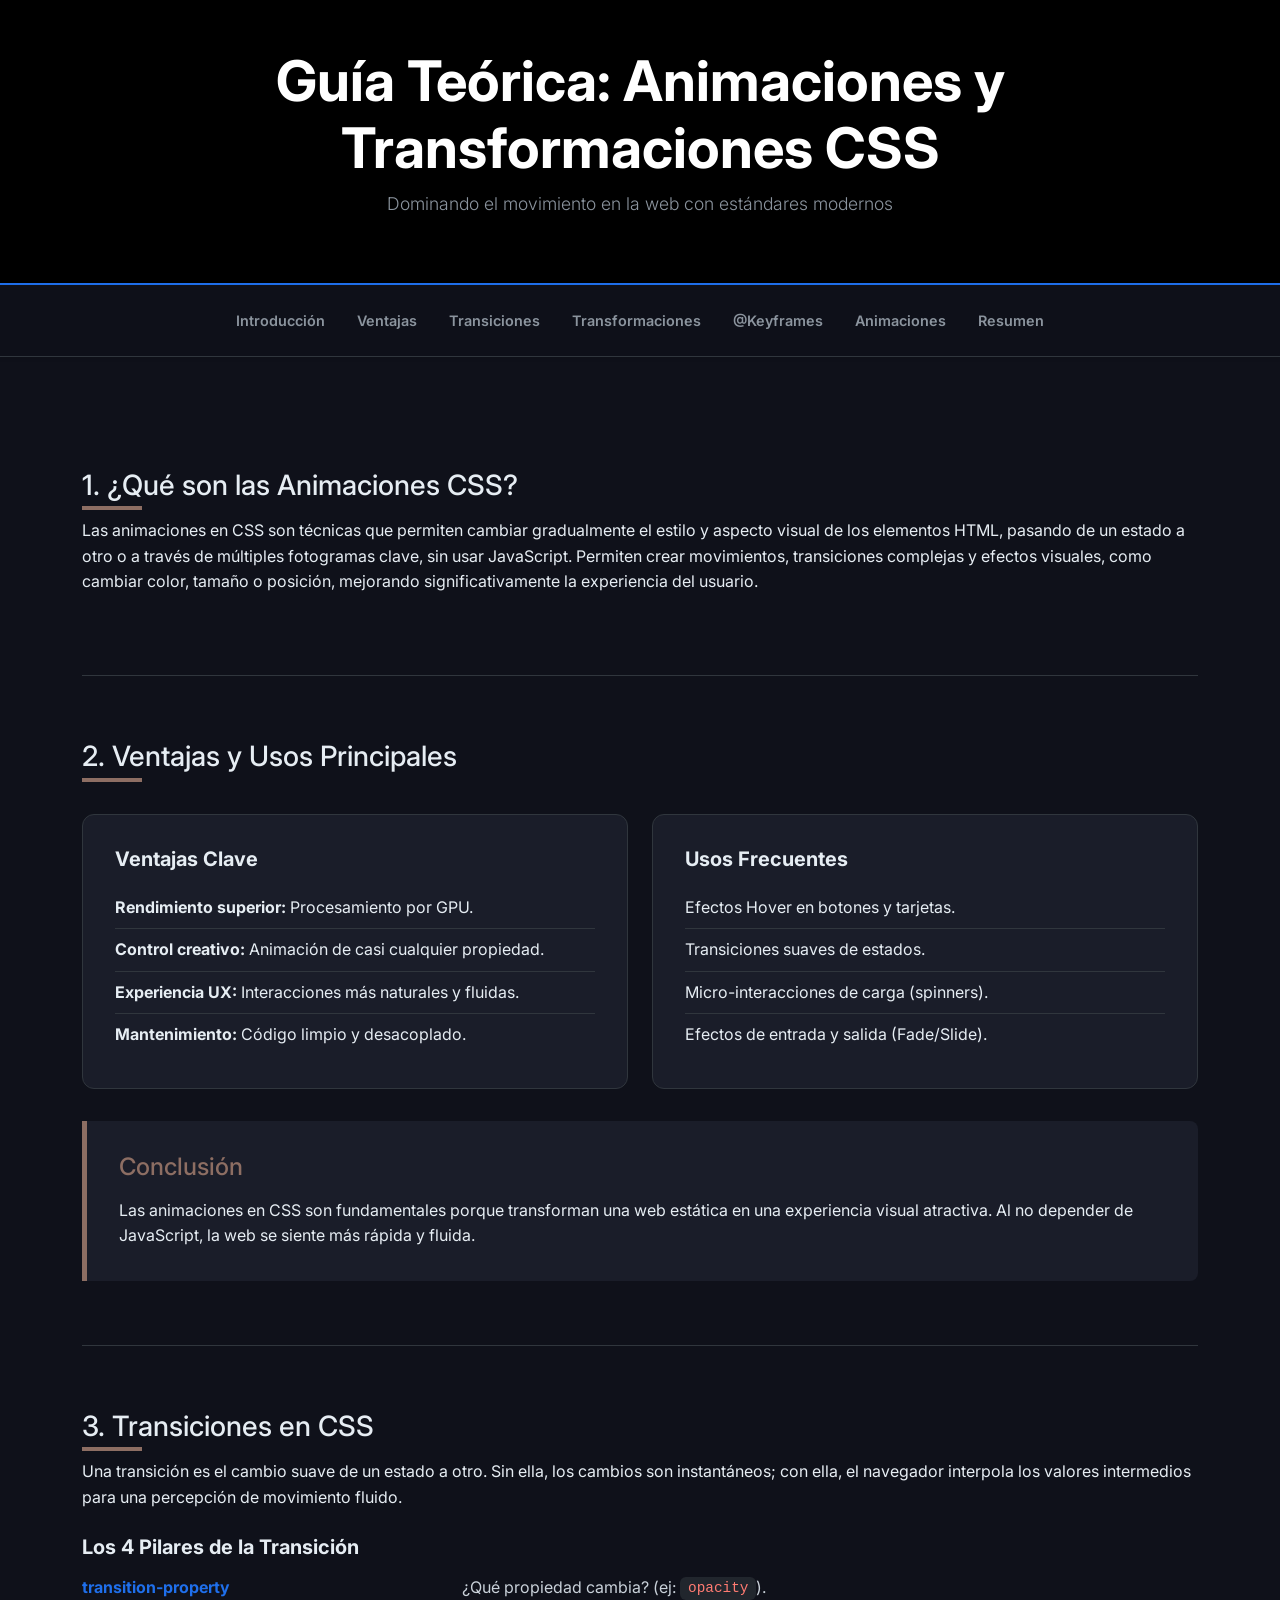
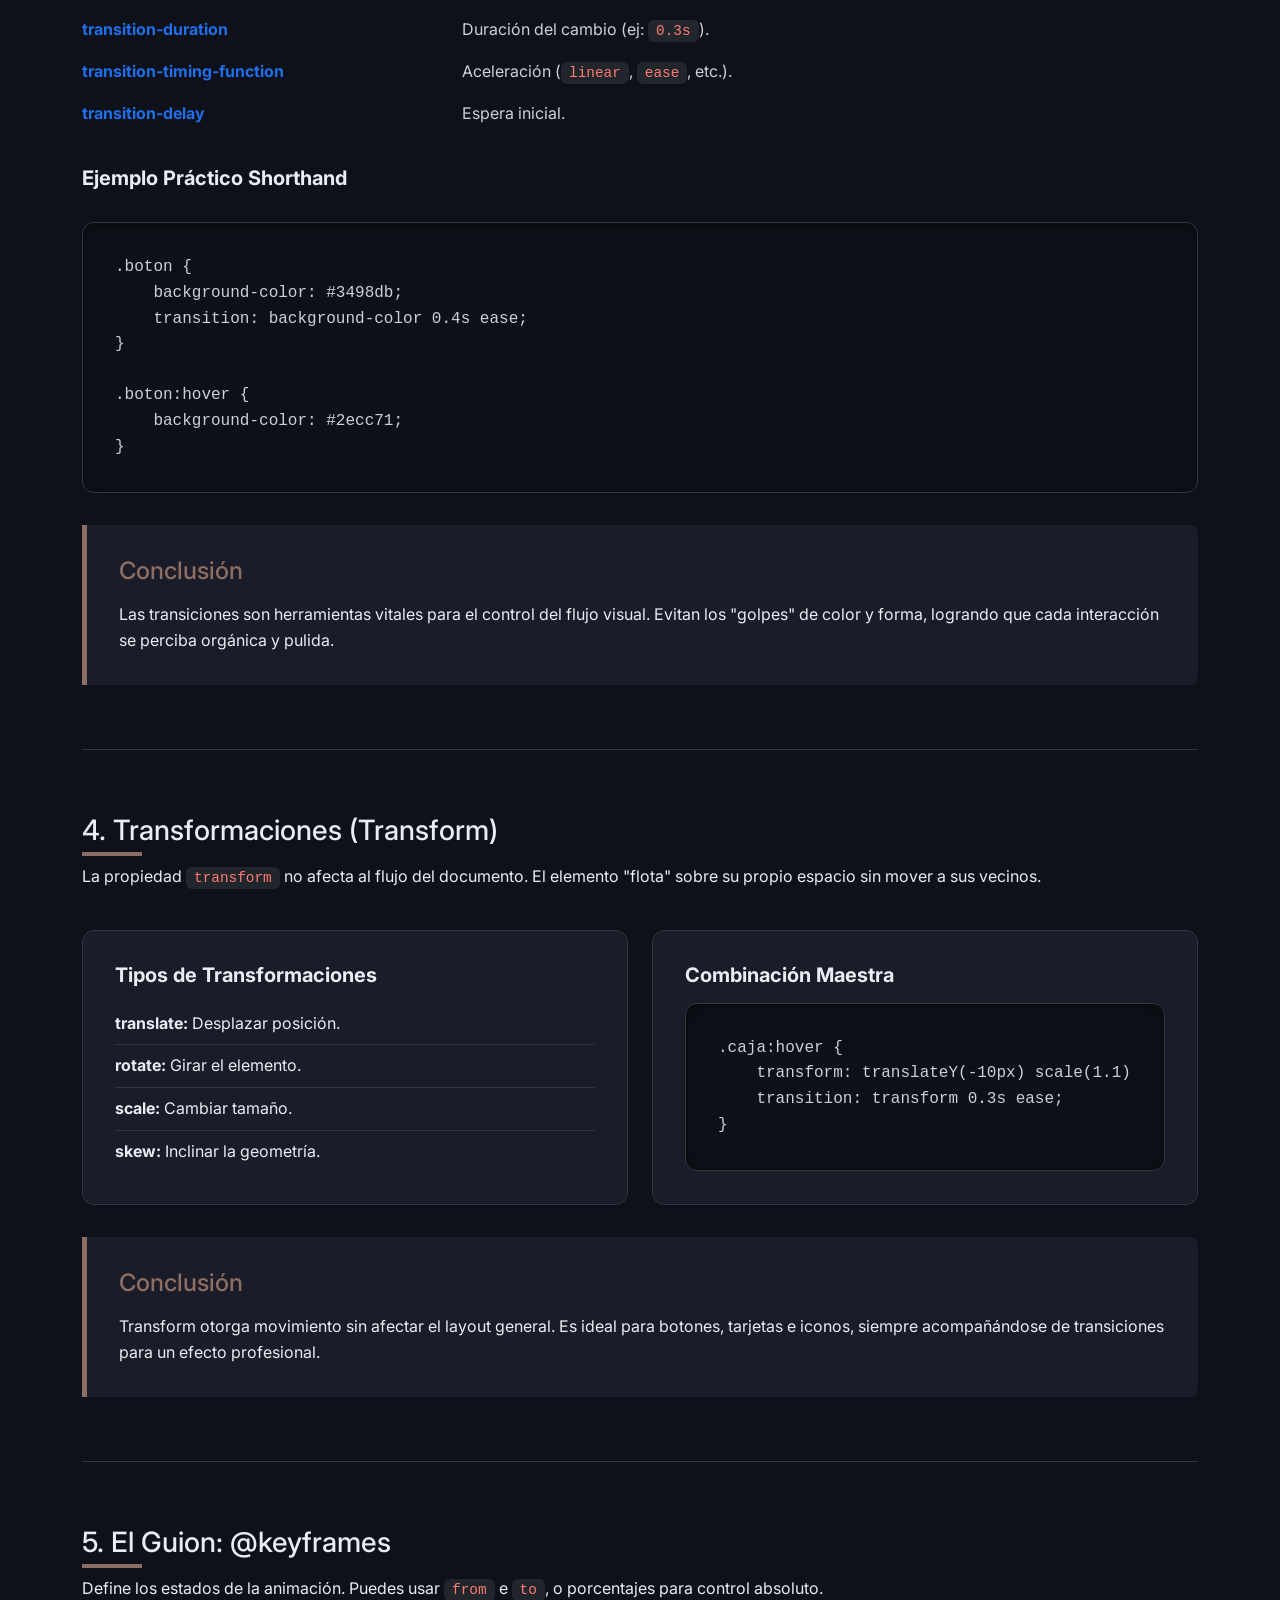
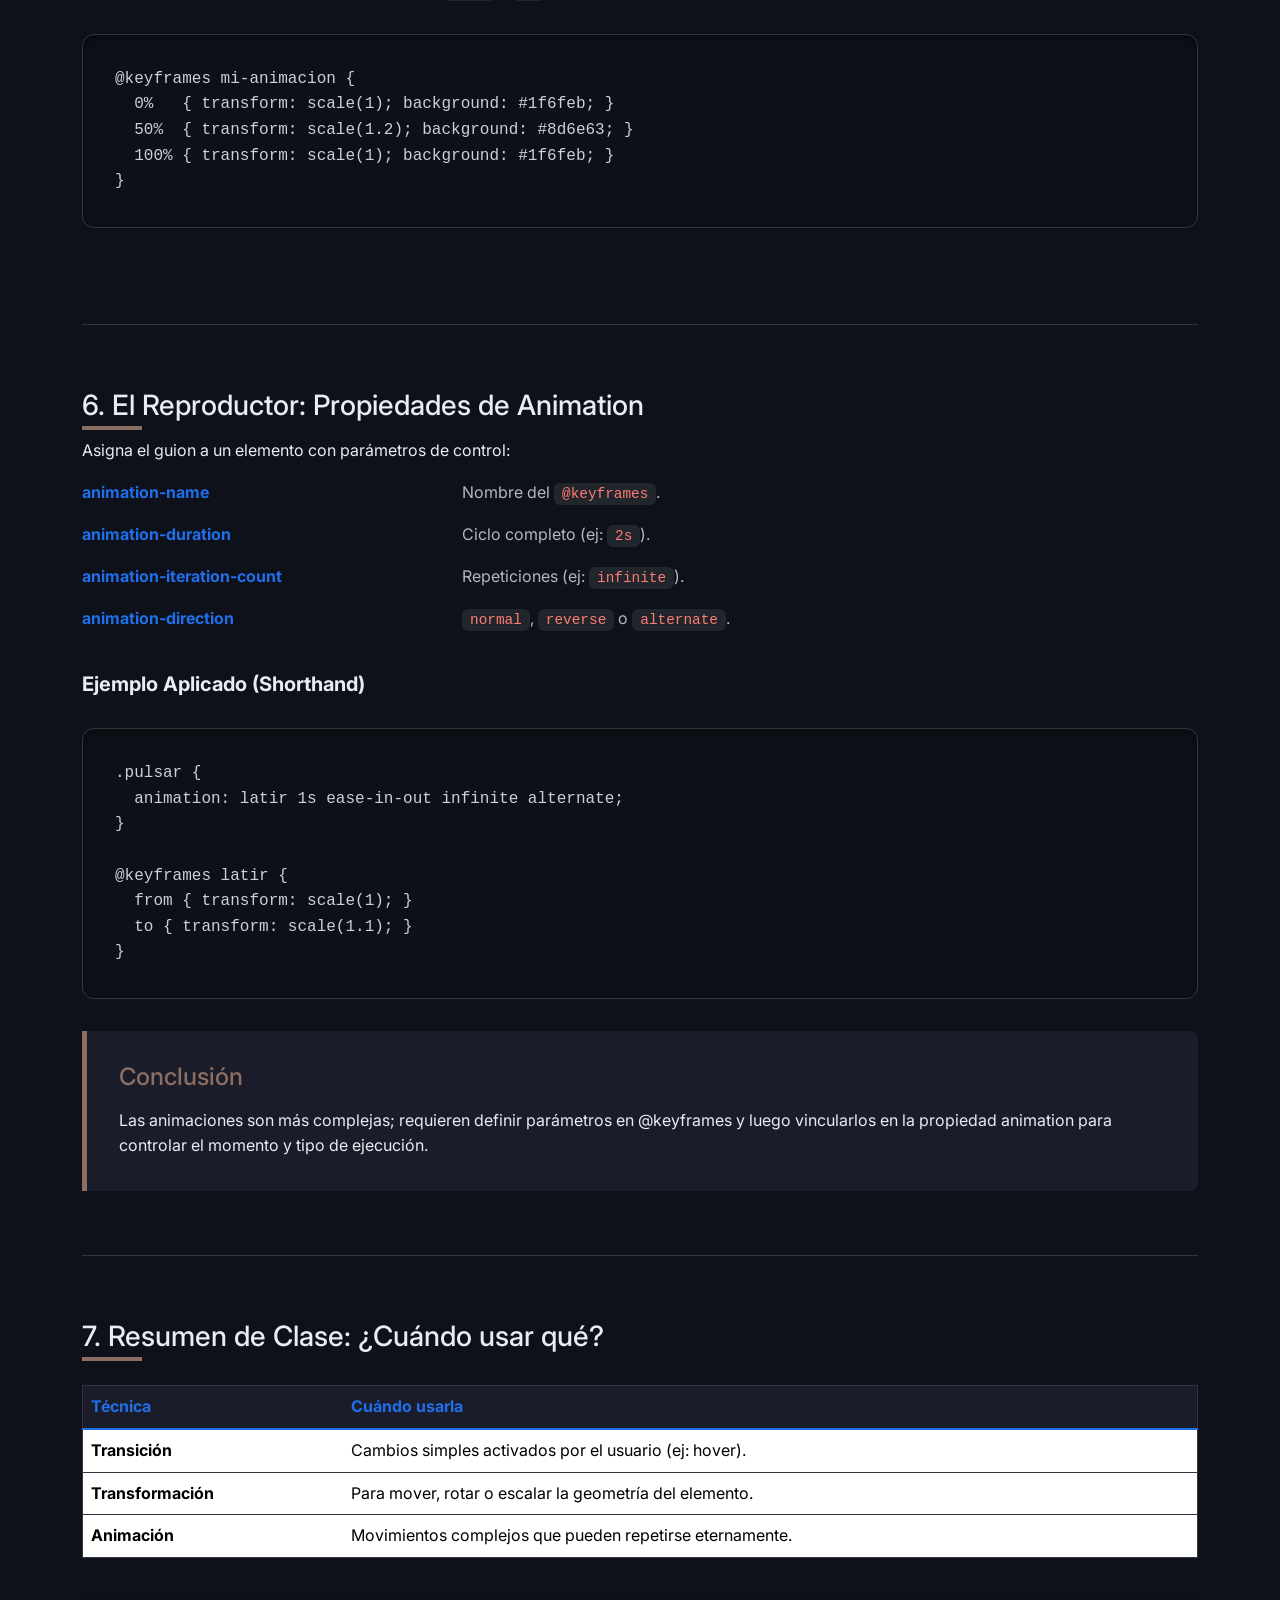
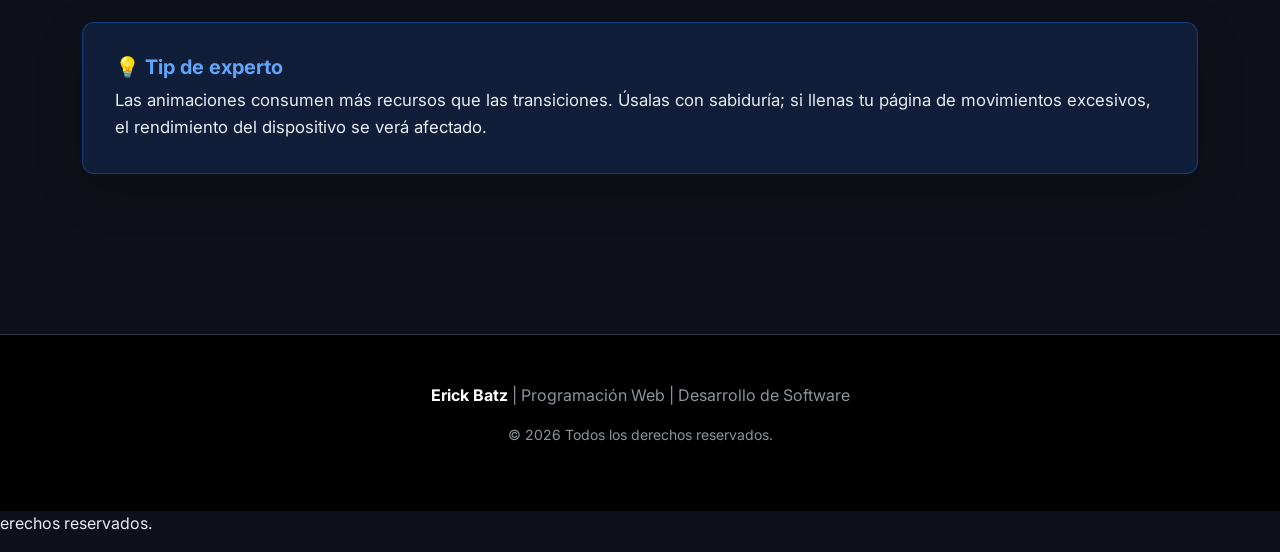
==== index.html @ cbb89f31 "se areggo proyecto animaciones css" ====
<!DOCTYPE html>
<html lang="es">

<head>
    <meta charset="UTF-8">
    <meta name="viewport" content="width=device-width, initial-scale=1.0">
    <meta name="description" content="Guía teórica completa sobre Animaciones, Transiciones y Transformaciones en CSS3. Aprende conceptos clave para el desarrollo web moderno.">
    <meta name="author" content="Erick Batz">
    <title>Documentación: Animaciones CSS - Erick Batz</title>
    
    <!-- Bootstrap 5 CDN -->
    <link href="https://cdn.jsdelivr.net/npm/bootstrap@5.3.0/dist/css/bootstrap.min.css" rel="stylesheet">
    
    <!-- Estilos y Fuentes -->
    <link rel="stylesheet" href="css/style.css">
    <link rel="preconnect" href="https://fonts.googleapis.com">
    <link rel="preconnect" href="https://fonts.gstatic.com" crossorigin>
    <link href="https://fonts.googleapis.com/css2?family=Inter:wght@300;400;600;800&display=swap" rel="stylesheet">
</head>

<body>
    <header class="py-5">
        <div class="container text-center">
            <h1 class="display-4 fw-bold">Guía Teórica: Animaciones y Transformaciones CSS</h1>
            <p class="subtitle lead">Dominando el movimiento en la web con estándares modernos</p>
        </div>
    </header>

    <nav class="sticky-top shadow-sm">
        <div class="container">
            <ul class="nav justify-content-center py-2">
                <li class="nav-item"><a class="nav-link" href="#intro">Introducción</a></li>
                <li class="nav-item"><a class="nav-link" href="#ventajas">Ventajas</a></li>
                <li><a class="nav-link" href="#transiciones">Transiciones</a></li>
                <li><a class="nav-link" href="#transformaciones">Transformaciones</a></li>
                <li><a class="nav-link" href="#keyframes">@Keyframes</a></li>
                <li><a class="nav-link" href="#animaciones">Animaciones</a></li>
                <li><a class="nav-link" href="#resumen">Resumen</a></li>
            </ul>
        </div>
    </nav>

    <main class="container my-5">
        <!-- SECCIÓN 1: INTRODUCCIÓN -->
        <section id="intro">
            <h2 class="h3">1. ¿Qué son las Animaciones CSS?</h2>
            <p>
                Las animaciones en CSS son técnicas que permiten cambiar gradualmente el estilo y aspecto visual de los
                elementos HTML, pasando de un estado a otro o a través de múltiples fotogramas clave, sin usar
                JavaScript. Permiten crear movimientos, transiciones complejas y efectos visuales, como cambiar color,
                tamaño o posición, mejorando significativamente la experiencia del usuario.
            </p>
        </section>

        <!-- SECCIÓN 2: VENTAJAS Y USOS -->
        <section id="ventajas">
            <h2 class="h3">2. Ventajas y Usos Principales</h2>
            <div class="row g-4 mt-2">
                <div class="col-md-6">
                    <article class="grid-article">
                        <h3 class="h5 fw-bold mb-3">Ventajas Clave</h3>
                        <ul class="list-group list-group-flush">
                            <li class="list-group-item px-0"><strong>Rendimiento superior:</strong> Procesamiento por GPU.</li>
                            <li class="list-group-item px-0"><strong>Control creativo:</strong> Animación de casi cualquier propiedad.</li>
                            <li class="list-group-item px-0"><strong>Experiencia UX:</strong> Interacciones más naturales y fluidas.</li>
                            <li class="list-group-item px-0"><strong>Mantenimiento:</strong> Código limpio y desacoplado.</li>
                        </ul>
                    </article>
                </div>
                <div class="col-md-6">
                    <article class="grid-article">
                        <h3 class="h5 fw-bold mb-3">Usos Frecuentes</h3>
                        <ul class="list-group list-group-flush">
                            <li class="list-group-item px-0">Efectos Hover en botones y tarjetas.</li>
                            <li class="list-group-item px-0">Transiciones suaves de estados.</li>
                            <li class="list-group-item px-0">Micro-interacciones de carga (spinners).</li>
                            <li class="list-group-item px-0">Efectos de entrada y salida (Fade/Slide).</li>
                        </ul>
                    </article>
                </div>
            </div>

            <div class="conclusion-box">
                <h4>Conclusión</h4>
                <p class="mb-0">
                    Las animaciones en CSS son fundamentales porque transforman una web estática en una experiencia visual atractiva. Al no depender de JavaScript, la web se siente más rápida y fluida.
                </p>
            </div>
        </section>

        <!-- SECCIÓN 3: TRANSICIONES -->
        <section id="transiciones">
            <h2 class="h3">3. Transiciones en CSS</h2>
            <p>
                Una transición es el cambio suave de un estado a otro. Sin ella, los cambios son instantáneos;
                con ella, el navegador interpola los valores intermedios para una percepción de movimiento fluido.
            </p>

            <h3 class="h5 mt-4 fw-bold">Los 4 Pilares de la Transición</h3>
            <dl class="row mt-3">
                <dt class="col-sm-4">transition-property</dt>
                <dd class="col-sm-8">¿Qué propiedad cambia? (ej: <code>opacity</code>).</dd>

                <dt class="col-sm-4">transition-duration</dt>
                <dd class="col-sm-8">Duración del cambio (ej: <code>0.3s</code>).</dd>

                <dt class="col-sm-4">transition-timing-function</dt>
                <dd class="col-sm-8">Aceleración (<code>linear</code>, <code>ease</code>, etc.).</dd>

                <dt class="col-sm-4">transition-delay</dt>
                <dd class="col-sm-8">Espera inicial.</dd>
            </dl>

            <article id="ejemplo-transicion" class="mt-4">
                <h3 class="h5 fw-bold">Ejemplo Práctico Shorthand</h3>
                <div class="code-block">
                    <pre><code>.boton {
    background-color: #3498db;
    transition: background-color 0.4s ease;
}

.boton:hover {
    background-color: #2ecc71;
}</code></pre>
                </div>
            </article>

            <div class="conclusion-box">
                <h4>Conclusión</h4>
                <p class="mb-0">
                    Las transiciones son herramientas vitales para el control del flujo visual. Evitan los "golpes" de color y forma, logrando que cada interacción se perciba orgánica y pulida.
                </p>
            </div>
        </section>

        <!-- SECCIÓN 4: TRANSFORMACIONES -->
        <section id="transformaciones">
            <h2 class="h3">4. Transformaciones (Transform)</h2>
            <p>
                La propiedad <code>transform</code> no afecta al flujo del documento. El elemento "flota" sobre su propio espacio sin mover a sus vecinos.
            </p>

            <div class="row g-4 mt-2">
                <div class="col-md-6">
                    <article class="grid-article">
                        <h3 class="h5 fw-bold mb-3">Tipos de Transformaciones</h3>
                        <ul class="list-group list-group-flush">
                            <li class="list-group-item px-0"><strong>translate:</strong> Desplazar posición.</li>
                            <li class="list-group-item px-0"><strong>rotate:</strong> Girar el elemento.</li>
                            <li class="list-group-item px-0"><strong>scale:</strong> Cambiar tamaño.</li>
                            <li class="list-group-item px-0"><strong>skew:</strong> Inclinar la geometría.</li>
                        </ul>
                    </article>
                </div>

                <div class="col-md-6">
                    <article class="grid-article">
                        <h3 class="h5 fw-bold mb-3">Combinación Maestra</h3>
                        <div class="code-block m-0">
                            <pre><code>.caja:hover {
    transform: translateY(-10px) scale(1.1);
    transition: transform 0.3s ease;
}</code></pre>
                        </div>
                    </article>
                </div>
            </div>

            <div class="conclusion-box">
                <h4>Conclusión</h4>
                <p class="mb-0">
                    Transform otorga movimiento sin afectar el layout general. Es ideal para botones, tarjetas e iconos, siempre acompañándose de transiciones para un efecto profesional.
                </p>
            </div>
        </section>

        <!-- SECCIÓN 5: @KEYFRAMES -->
        <section id="keyframes">
            <h2 class="h3">5. El Guion: @keyframes</h2>
            <p>
                Define los estados de la animación. Puedes usar <code>from</code> e <code>to</code>, o porcentajes para control absoluto.
            </p>
            <div class="code-block">
                <pre><code>@keyframes mi-animacion {
  0%   { transform: scale(1); background: #1f6feb; }
  50%  { transform: scale(1.2); background: #8d6e63; }
  100% { transform: scale(1); background: #1f6feb; }
}</code></pre>
            </div>
        </section>

        <!-- SECCIÓN 6: PROPIEDADES DE ANIMATION -->
        <section id="animaciones">
            <h2 class="h3">6. El Reproductor: Propiedades de Animation</h2>
            <p>Asigna el guion a un elemento con parámetros de control:</p>
            <dl class="row mt-3">
                <dt class="col-sm-4">animation-name</dt>
                <dd class="col-sm-8 text-muted">Nombre del <code>@keyframes</code>.</dd>
                <dt class="col-sm-4">animation-duration</dt>
                <dd class="col-sm-8 text-muted">Ciclo completo (ej: <code>2s</code>).</dd>
                <dt class="col-sm-4">animation-iteration-count</dt>
                <dd class="col-sm-8 text-muted">Repeticiones (ej: <code>infinite</code>).</dd>
                <dt class="col-sm-4">animation-direction</dt>
                <dd class="col-sm-8 text-muted"><code>normal</code>, <code>reverse</code> o <code>alternate</code>.</dd>
            </dl>

            <article class="mt-4">
                <h3 class="h5 fw-bold">Ejemplo Aplicado (Shorthand)</h3>
                <div class="code-block">
                    <pre><code>.pulsar {
  animation: latir 1s ease-in-out infinite alternate;
}

@keyframes latir {
  from { transform: scale(1); }
  to { transform: scale(1.1); }
}</code></pre>
                </div>
            </article>

            <div class="conclusion-box">
                <h4>Conclusión</h4>
                <p class="mb-0">
                    Las animaciones son más complejas; requieren definir parámetros en @keyframes y luego vincularlos en la propiedad animation para controlar el momento y tipo de ejecución.
                </p>
            </div>
        </section>

        <!-- SECCIÓN 7: RESUMEN COMPARATIVO -->
        <section id="resumen">
            <h2 class="h3">7. Resumen de Clase: ¿Cuándo usar qué?</h2>
            <div class="table-responsive">
                <table class="table table-hover border mt-3">
                    <thead>
                        <tr>
                            <th>Técnica</th>
                            <th>Cuándo usarla</th>
                        </tr>
                    </thead>
                    <tbody>
                        <tr>
                            <td><strong>Transición</strong></td>
                            <td>Cambios simples activados por el usuario (ej: hover).</td>
                        </tr>
                        <tr>
                            <td><strong>Transformación</strong></td>
                            <td>Para mover, rotar o escalar la geometría del elemento.</td>
                        </tr>
                        <tr>
                            <td><strong>Animación</strong></td>
                            <td>Movimientos complejos que pueden repetirse eternamente.</td>
                        </tr>
                    </tbody>
                </table>
            </div>

            <div class="expert-tip shadow-lg">
                <h3 class="h5 fw-bold">💡 Tip de experto</h3>
                <p class="mb-0 text-muted">
                    Las animaciones consumen más recursos que las transiciones. Úsalas con sabiduría; si llenas tu página de movimientos excesivos, el rendimiento del dispositivo se verá afectado.
                </p>
            </div>
        </section>
    </main>

    <footer class="py-5">
        <div class="container">
            <p><strong>Erick Batz</strong> | Programación Web | Desarrollo de Software</p>
            <p class="copyright small">&copy; 2026 Todos los derechos reservados.</p>
        </div>
    </footer>
</body>

</html>erechos reservados.</p>
        </div>
    </footer>
</body>

</html>
---- css/style.css ----
:root {
    --bg-color: #0f111a; /* Negro profundo azulado */
    --surface-color: #1a1d29; /* Gris muy oscuro para tarjetas */
    --text-color: #e6edf3; /* Gris muy claro para lectura */
    --text-muted: #8b949e;
    --navy-blue: #1f6feb; /* Azul brillante para contrastar en oscuro */
    --dark-brown: #8d6e63; /* Café claro para resaltar en oscuro */
    --border-color: #30363d;
    --code-bg: #0d1117; /* Fondo tipo GitHub Dark */
}

body {
    font-family: 'Inter', -apple-system, BlinkMacSystemFont, "Segoe UI", Roboto, sans-serif;
    background-color: var(--bg-color);
    color: var(--text-color);
    line-height: 1.6;
}

/* Header & Nav */
header {
    background-color: #000;
    color: white;
    padding: 4rem 0;
    border-bottom: 2px solid var(--navy-blue);
}

.header-content h1 {
    font-weight: 800;
    letter-spacing: -0.02em;
    color: #fff;
}

.subtitle {
    color: var(--text-muted);
    font-size: 1.1rem;
}

nav {
    background-color: rgba(15, 17, 26, 0.95);
    backdrop-filter: blur(10px);
    border-bottom: 1px solid var(--border-color);
    padding: 0.5rem 0;
}

nav .nav-link {
    color: var(--text-muted) !important;
    font-weight: 600;
    font-size: 0.9rem;
    transition: all 0.3s ease;
}

nav .nav-link:hover {
    color: var(--navy-blue) !important;
}

/* Main Content */
main {
    max-width: 900px;
    margin: 0 auto;
    padding: 0 1.5rem;
}

section {
    padding: 4rem 0;
    border-bottom: 1px solid var(--border-color);
}

section:last-of-type {
    border-bottom: none;
}

h2 {
    color: var(--navy-blue);
    font-weight: 700;
    margin-bottom: 2rem;
    position: relative;
    padding-bottom: 0.5rem;
}

h2::after {
    content: '';
    position: absolute;
    bottom: 0;
    left: 0;
    width: 60px;
    height: 4px;
    background-color: var(--dark-brown);
}

h3 {
    color: var(--dark-brown);
    font-weight: 600;
    margin-top: 2rem;
}

/* Code Blocks - FIXING READABILITY */
.code-block {
    background-color: var(--code-bg);
    border: 1px solid var(--border-color);
    border-radius: 12px;
    padding: 2rem;
    margin: 2rem 0;
    overflow-x: auto;
    box-shadow: inset 0 2px 10px rgba(0,0,0,0.5);
}

.code-block pre {
    margin: 0;
    color: #c9d1d9; /* Blanco hueso para máximo contraste */
    font-family: 'Consolas', 'Monaco', 'Courier New', monospace;
    font-size: 1rem;
    tab-size: 4;
}

/* Estilo para los tags de código dentro de texto */
code:not(pre code) {
    background-color: #21262d;
    color: #ff7b72; /* Color café/rojizo suave para destacar */
    padding: 0.2rem 0.5rem;
    border-radius: 6px;
    font-size: 0.9em;
}

/* Conclusion & Tips */
.conclusion-box {
    background-color: var(--surface-color);
    border-left: 5px solid var(--dark-brown);
    padding: 2rem;
    margin-top: 2rem;
    border-radius: 0 8px 8px 0;
}

.conclusion-box h4 {
    color: var(--dark-brown);
    margin-bottom: 1rem;
}

/* Texto Muted - Incrementando brillo para legibilidad */
.text-muted {
    color: #b0b8c1 !important;
}

/* Pilares de Transición (dt/dd) */
dt {
    color: var(--navy-blue);
    font-weight: 700;
}

dd {
    color: #c9d1d9;
    margin-bottom: 1rem;
}

/* Tip de experto - Mejorando contraste */
.expert-tip {
    background-color: rgba(31, 111, 235, 0.15);
    border: 1px solid rgba(31, 111, 235, 0.4);
    border-radius: 12px;
    padding: 2rem;
    margin: 3rem 0;
    box-shadow: 0 10px 30px rgba(0,0,0,0.3);
}

.expert-tip p {
    color: #e6edf3 !important; /* Texto principal brillante */
    font-size: 1.05rem;
}

.expert-tip h3 {
    margin-top: 0;
    color: #60a5fa; /* Azul más claro para resaltar */
}

/* Tables */
.table {
    color: var(--text-color) !important;
    border-color: var(--border-color) !important;
}

.table thead th {
    background-color: var(--surface-color) !important;
    color: var(--navy-blue) !important;
    border-bottom: 2px solid var(--navy-blue) !important;
}

.table-hover tbody tr:hover {
    background-color: rgba(255, 255, 255, 0.05) !important;
    color: #fff !important;
}

/* Footer */
footer {
    background-color: #000;
    color: var(--text-muted);
    text-align: center;
    padding: 5rem 0;
    border-top: 1px solid var(--border-color);
}

footer strong {
    color: #fff;
}

/* Layout for Advantages */
.grid-article {
    background-color: var(--surface-color);
    border: 1px solid var(--border-color);
    padding: 2rem;
    border-radius: 12px;
    height: 100%;
}

.list-group-item {
    background-color: transparent !important;
    color: var(--text-color) !important;
    border-color: var(--border-color) !important;
}
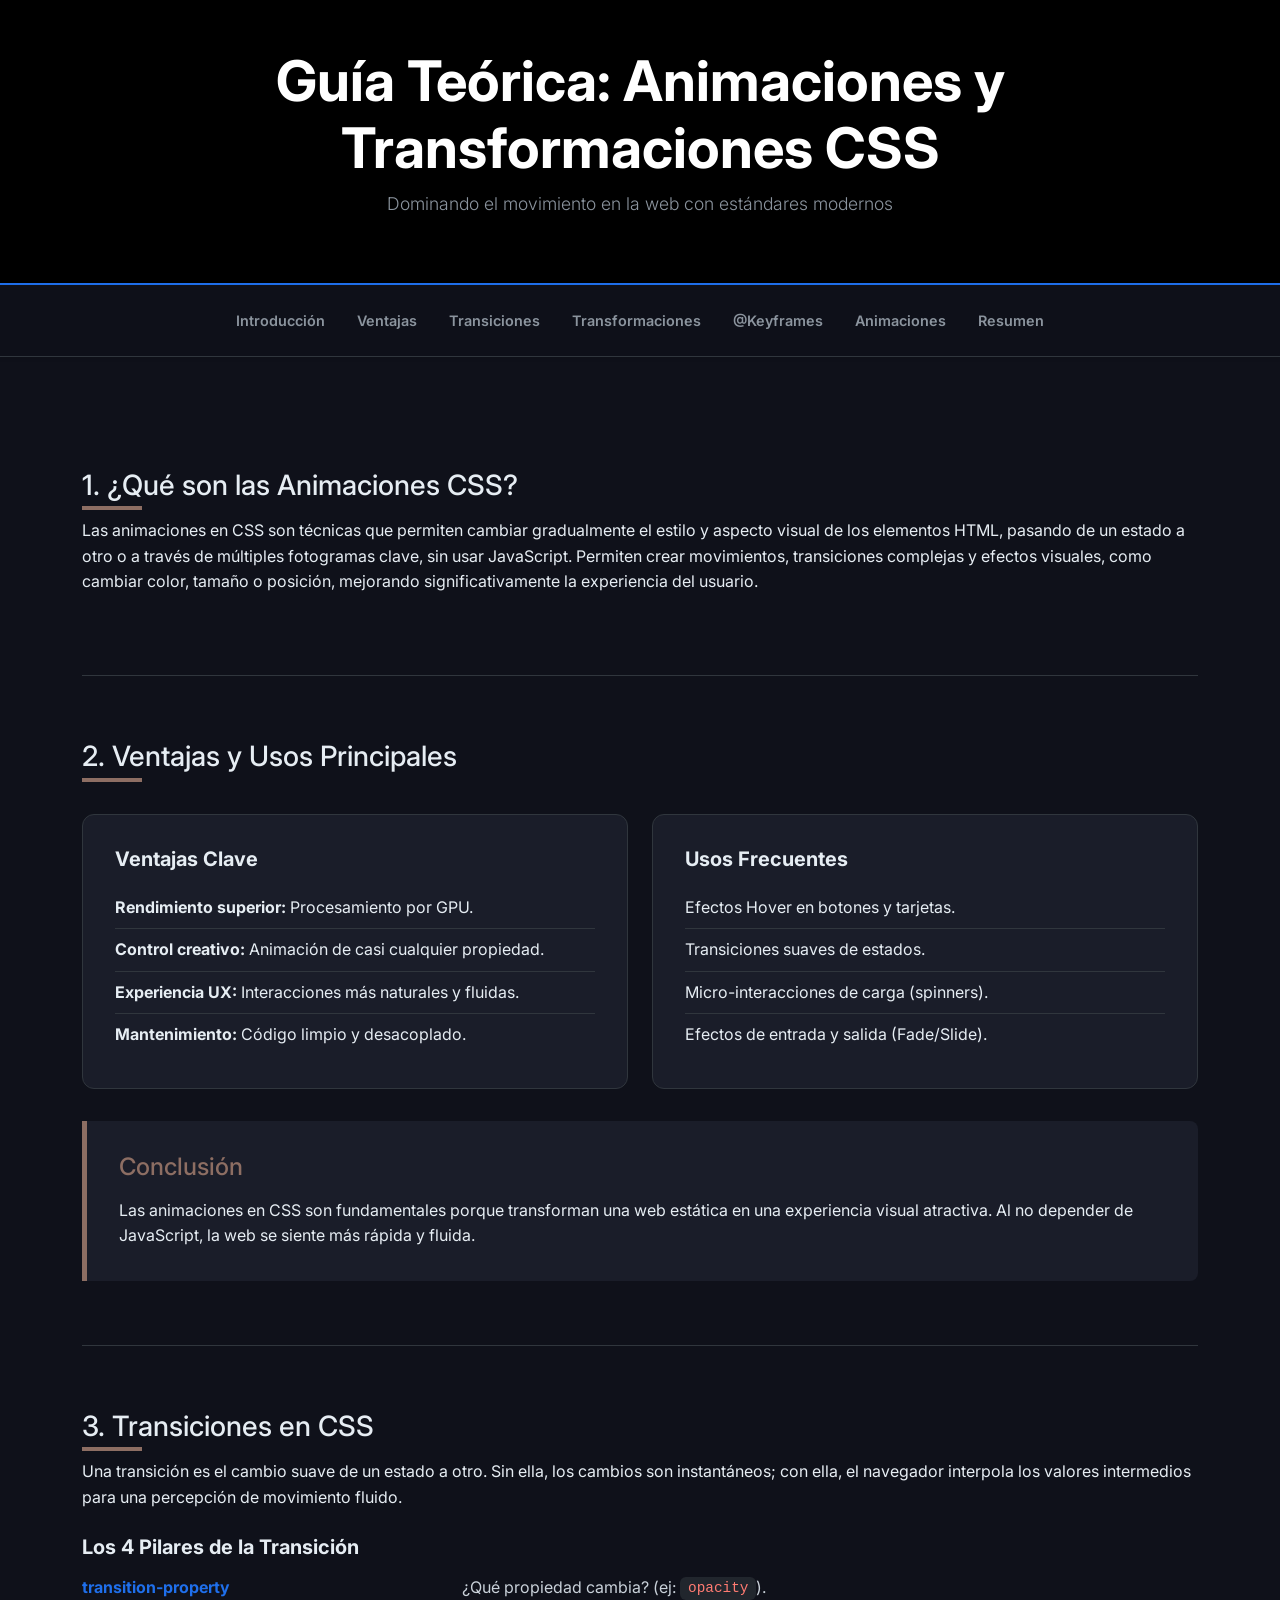
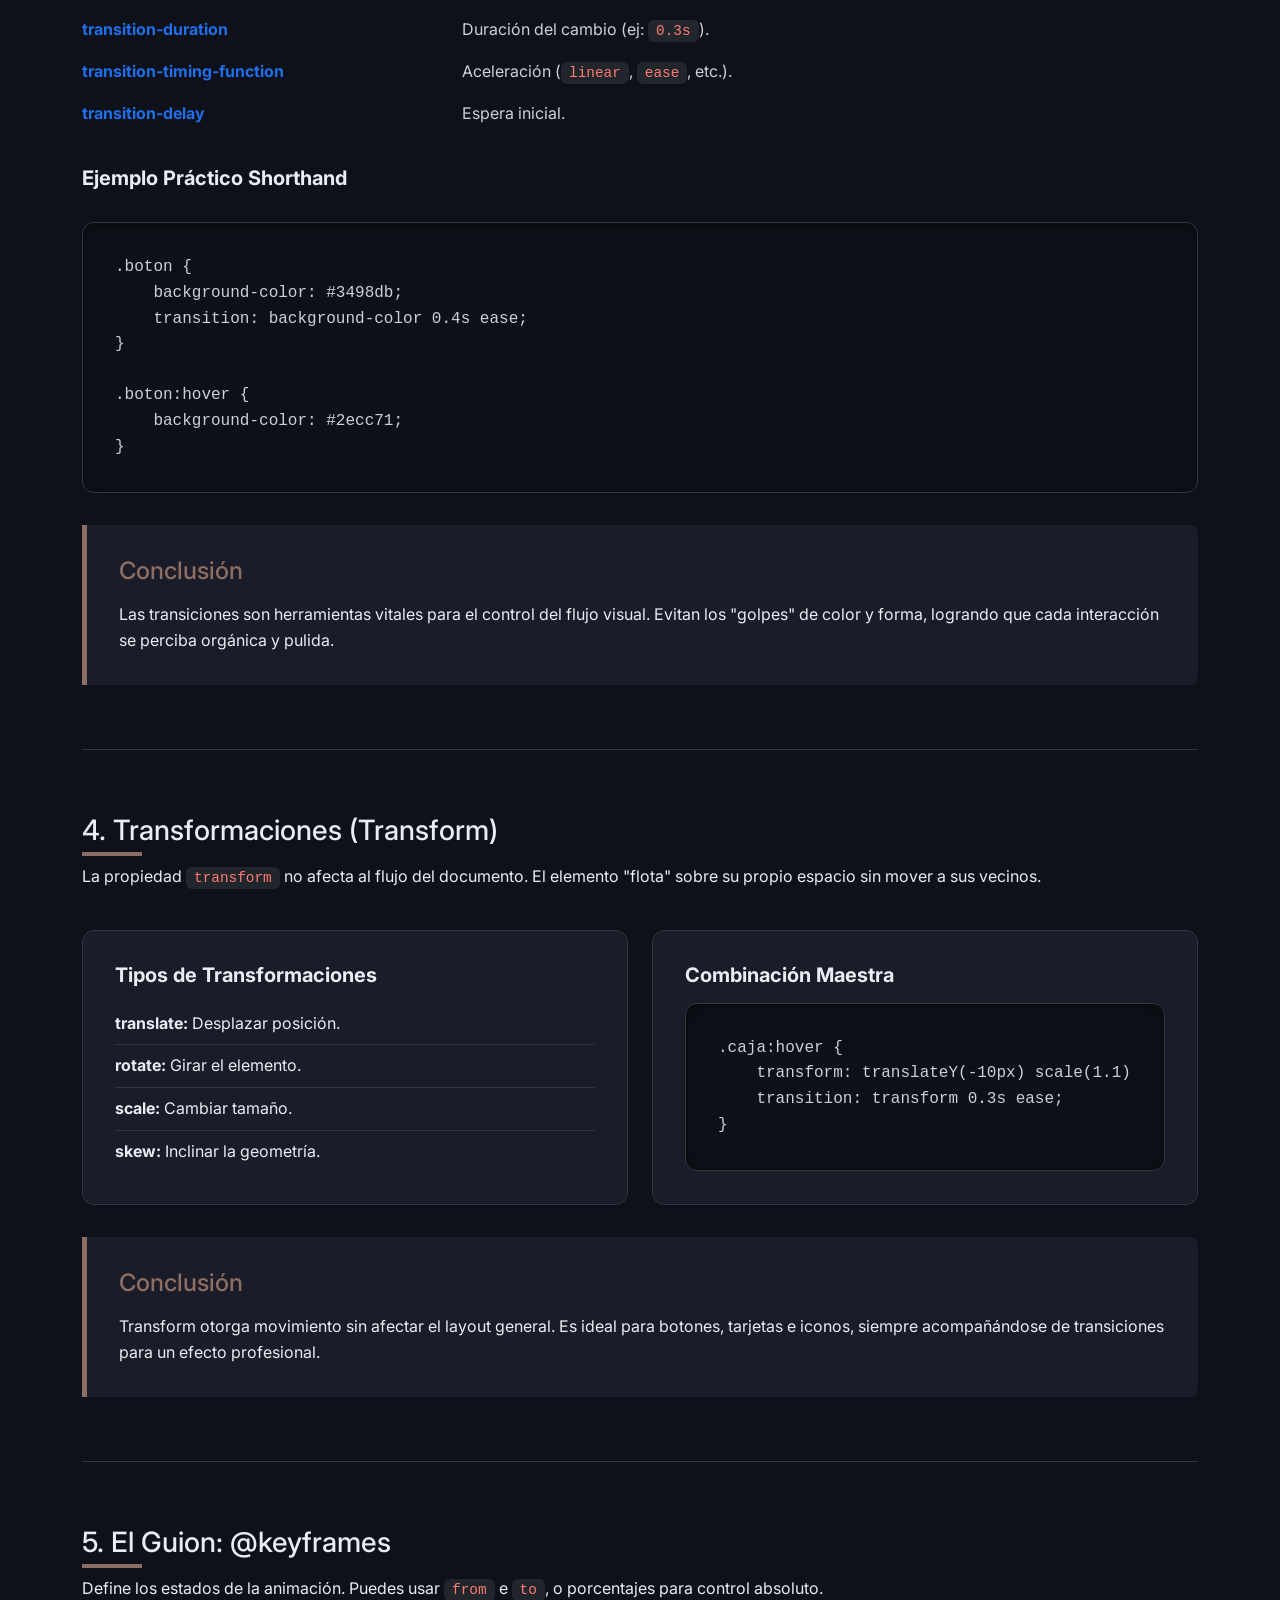
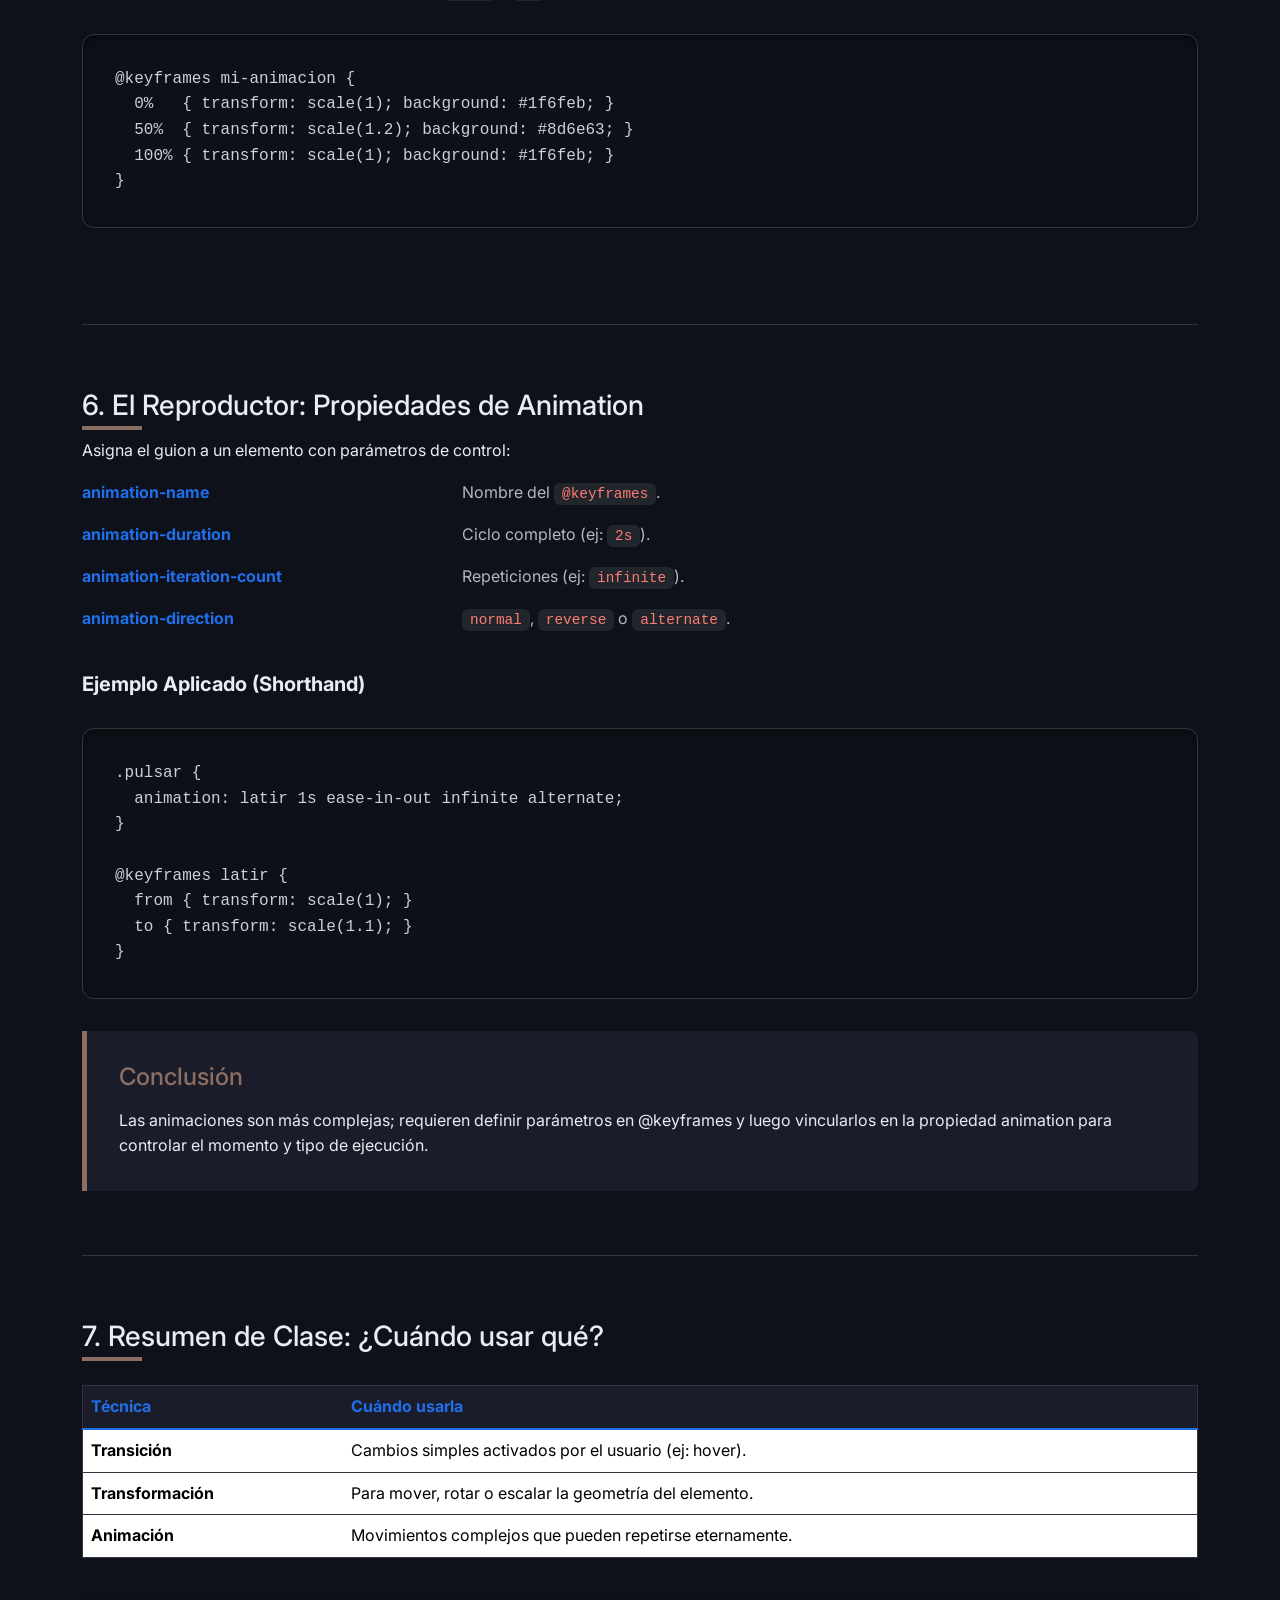
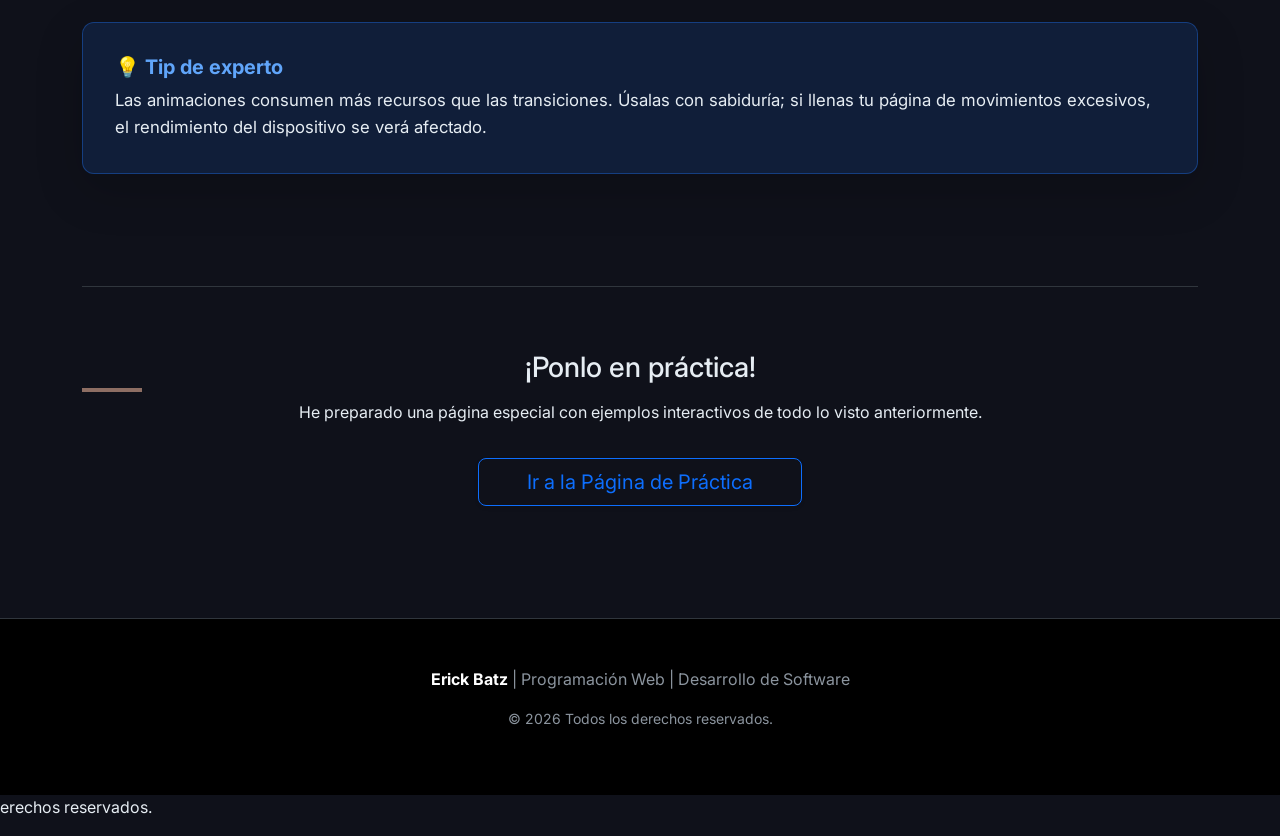
==== commit 71abc79f: "se agrego animaciones" ====
--- a/index.html
+++ b/index.html
@@ -261,6 +261,12 @@
                 </p>
             </div>
         </section>
+        <!-- SECCIÓN DE PRÁCTICA -->
+        <section id="practica" class="text-center">
+            <h2 class="h3">¡Ponlo en práctica!</h2>
+            <p>He preparado una página especial con ejemplos interactivos de todo lo visto anteriormente.</p>
+            <a href="pagina-practica-animaciones.html" class="btn btn-outline-primary btn-lg mt-3 shadow-sm px-5">Ir a la Página de Práctica</a>
+        </section>
     </main>
 
     <footer class="py-5">
